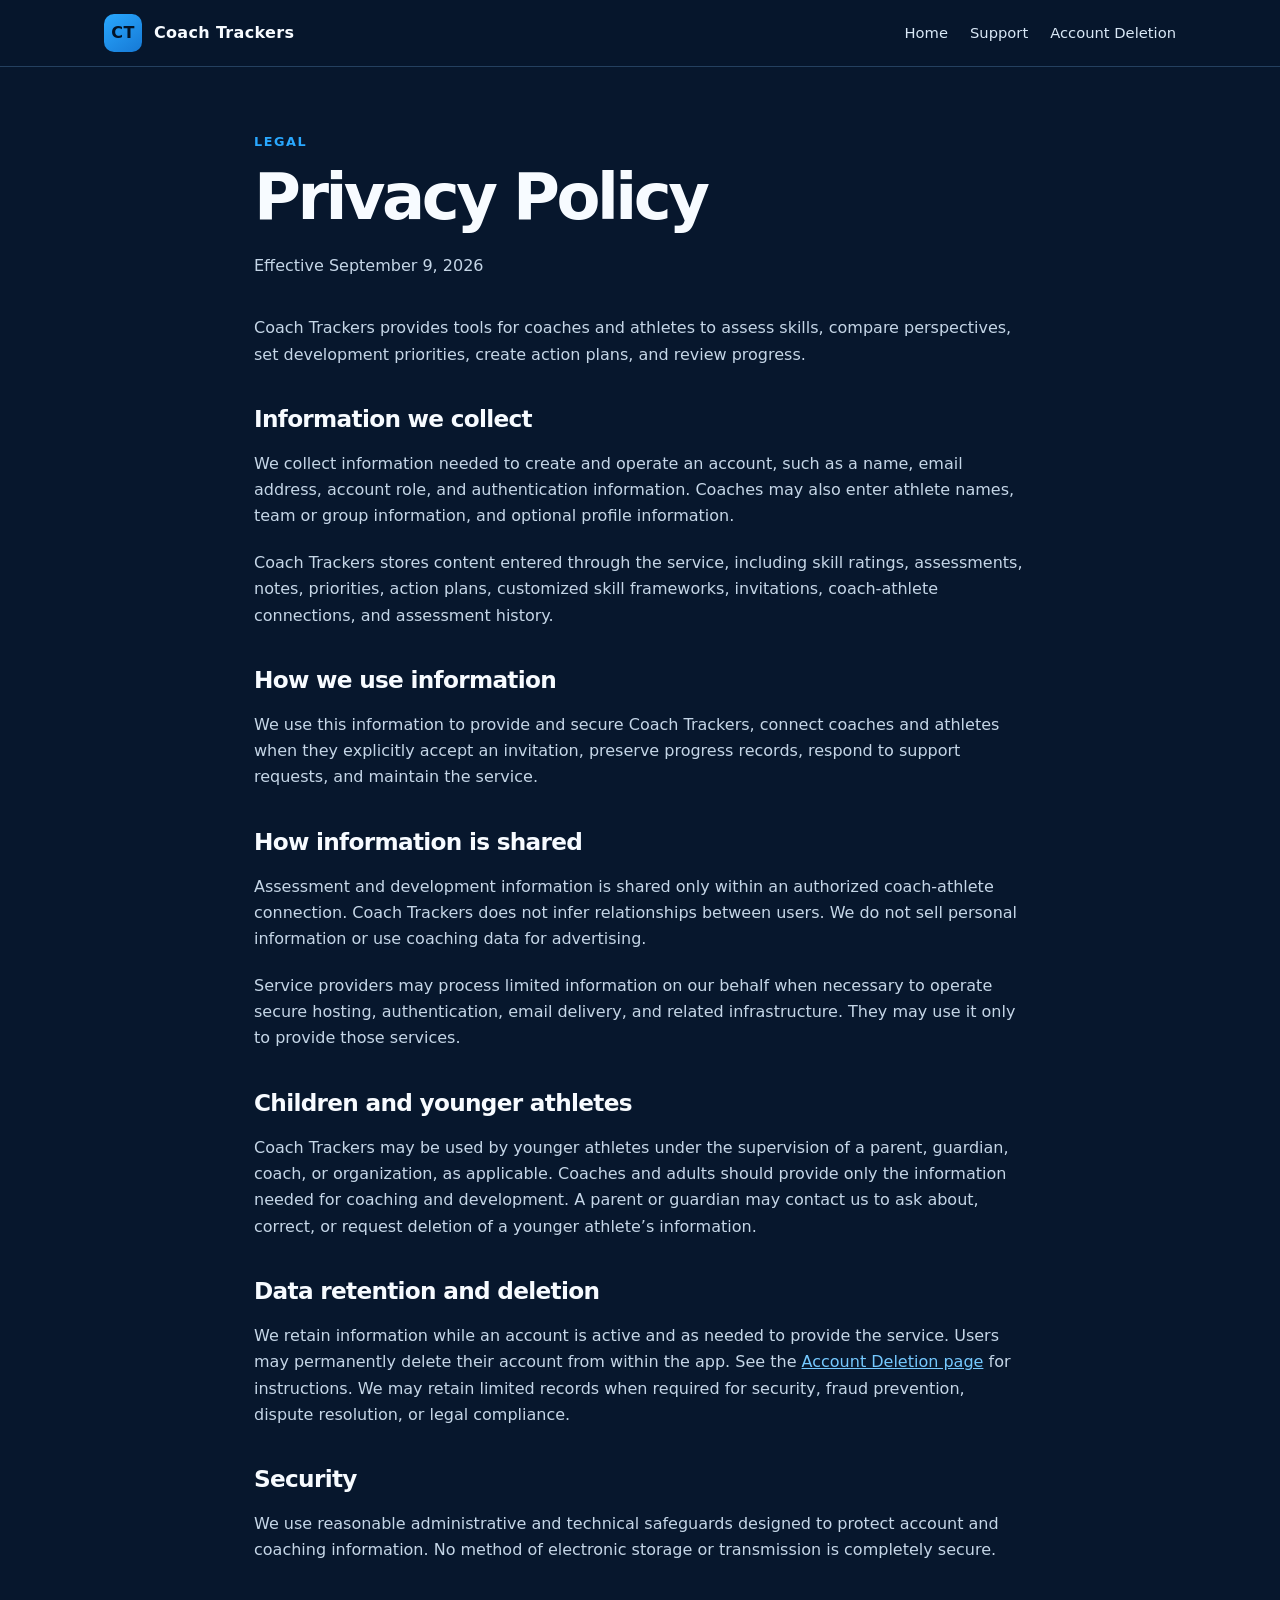
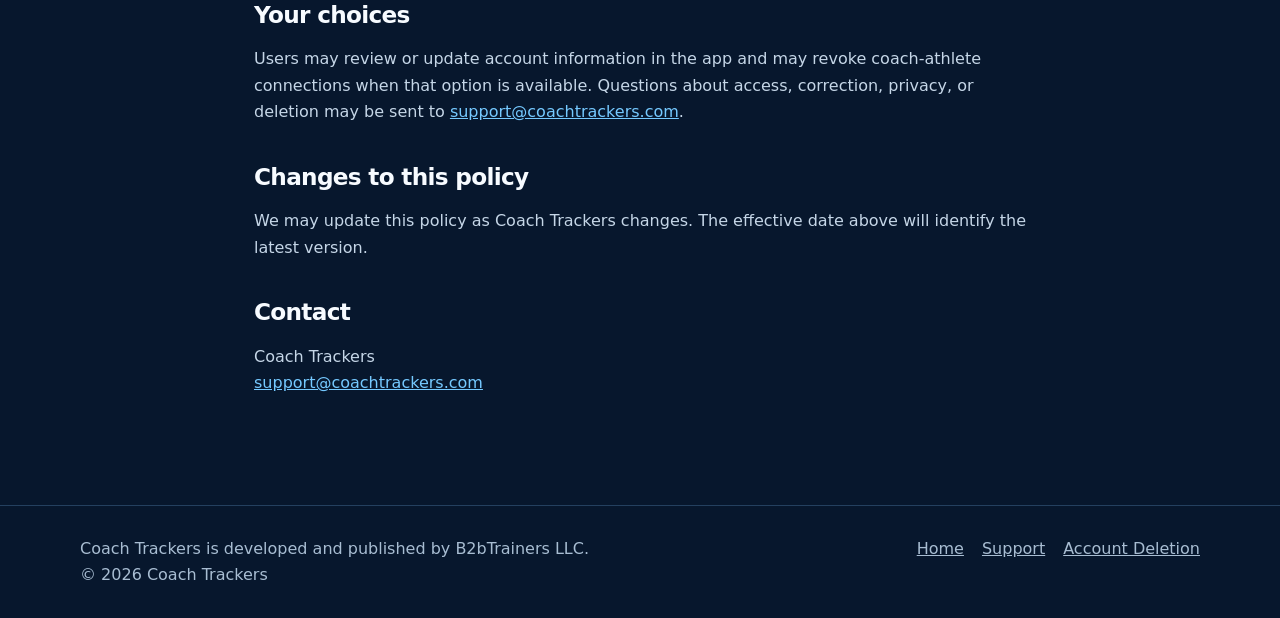
==== privacy.html @ b66e5bc7 "Add Coach Trackers website" ====
<!doctype html><html lang="en"><head><meta charset="utf-8"><meta name="viewport" content="width=device-width,initial-scale=1"><title>Privacy Policy | Coach Trackers</title><meta name="description" content="Coach Trackers privacy policy."><link rel="stylesheet" href="styles.css"></head><body>
<header><nav class="nav" aria-label="Primary"><a class="brand" href="index.html"><span class="mark">CT</span><span>Coach Trackers</span></a><div class="links"><a href="index.html">Home</a><a href="support.html">Support</a><a href="account-deletion.html">Account Deletion</a></div></nav></header>
<main class="legal"><div class="eyebrow">Legal</div><h1>Privacy Policy</h1><p class="meta">Effective September 9, 2026</p>
<p>Coach Trackers provides tools for coaches and athletes to assess skills, compare perspectives, set development priorities, create action plans, and review progress.</p>
<h2>Information we collect</h2><p>We collect information needed to create and operate an account, such as a name, email address, account role, and authentication information. Coaches may also enter athlete names, team or group information, and optional profile information.</p><p>Coach Trackers stores content entered through the service, including skill ratings, assessments, notes, priorities, action plans, customized skill frameworks, invitations, coach-athlete connections, and assessment history.</p>
<h2>How we use information</h2><p>We use this information to provide and secure Coach Trackers, connect coaches and athletes when they explicitly accept an invitation, preserve progress records, respond to support requests, and maintain the service.</p>
<h2>How information is shared</h2><p>Assessment and development information is shared only within an authorized coach-athlete connection. Coach Trackers does not infer relationships between users. We do not sell personal information or use coaching data for advertising.</p><p>Service providers may process limited information on our behalf when necessary to operate secure hosting, authentication, email delivery, and related infrastructure. They may use it only to provide those services.</p>
<h2>Children and younger athletes</h2><p>Coach Trackers may be used by younger athletes under the supervision of a parent, guardian, coach, or organization, as applicable. Coaches and adults should provide only the information needed for coaching and development. A parent or guardian may contact us to ask about, correct, or request deletion of a younger athlete’s information.</p>
<h2>Data retention and deletion</h2><p>We retain information while an account is active and as needed to provide the service. Users may permanently delete their account from within the app. See the <a href="account-deletion.html">Account Deletion page</a> for instructions. We may retain limited records when required for security, fraud prevention, dispute resolution, or legal compliance.</p>
<h2>Security</h2><p>We use reasonable administrative and technical safeguards designed to protect account and coaching information. No method of electronic storage or transmission is completely secure.</p>
<h2>Your choices</h2><p>Users may review or update account information in the app and may revoke coach-athlete connections when that option is available. Questions about access, correction, privacy, or deletion may be sent to <a href="mailto:support@coachtrackers.com">support@coachtrackers.com</a>.</p>
<h2>Changes to this policy</h2><p>We may update this policy as Coach Trackers changes. The effective date above will identify the latest version.</p>
<h2>Contact</h2><p>Coach Trackers<br><a href="mailto:support@coachtrackers.com">support@coachtrackers.com</a></p>
</main><footer><div class="footer"><span>Coach Trackers is developed and published by B2bTrainers LLC.<br>© 2026 Coach Trackers</span><nav><a href="index.html">Home</a><a href="support.html">Support</a><a href="account-deletion.html">Account Deletion</a></nav></div></footer></body></html>
---- styles.css ----
:root{--navy:#07172d;--navy2:#0b2342;--blue:#29a8ff;--blue2:#1679d5;--white:#f7fbff;--muted:#a8bdd2;--line:#24405f;--card:#0d2949;--max:1120px}
*{box-sizing:border-box}html{scroll-behavior:smooth}body{margin:0;background:var(--navy);color:var(--white);font:16px/1.65 Inter,ui-sans-serif,system-ui,-apple-system,BlinkMacSystemFont,"Segoe UI",sans-serif}a{color:inherit}header{position:sticky;top:0;z-index:10;background:rgba(7,23,45,.94);backdrop-filter:blur(12px);border-bottom:1px solid var(--line)}.nav{max-width:var(--max);margin:auto;padding:14px 24px;display:flex;align-items:center;justify-content:space-between;gap:24px}.brand{display:flex;align-items:center;gap:12px;text-decoration:none;font-weight:800;letter-spacing:.02em}.mark{width:38px;height:38px;display:grid;place-items:center;border-radius:10px;background:linear-gradient(145deg,var(--blue),var(--blue2));font-weight:900;color:#031427}.links{display:flex;align-items:center;gap:22px}.links a{text-decoration:none;color:#d9e8f6;font-size:.92rem}.links a:hover,.links a:focus-visible{color:var(--blue)}main{min-height:70vh}.hero{max-width:var(--max);margin:auto;padding:88px 24px 72px;display:grid;grid-template-columns:1.25fr .75fr;gap:56px;align-items:center}.eyebrow{color:var(--blue);font-weight:750;letter-spacing:.12em;text-transform:uppercase;font-size:.8rem}h1{font-size:clamp(2.6rem,6vw,5.4rem);line-height:.98;letter-spacing:-.055em;margin:14px 0 24px;max-width:820px}h2{font-size:clamp(1.65rem,3vw,2.4rem);line-height:1.15;letter-spacing:-.03em;margin:0 0 18px}h3{font-size:1.12rem;margin:0 0 8px}p{margin:0 0 20px}.lead{font-size:clamp(1.08rem,2vw,1.32rem);color:#c2d5e8;max-width:680px}.actions{display:flex;flex-wrap:wrap;gap:12px;margin-top:32px}.button{display:inline-flex;align-items:center;justify-content:center;min-height:48px;padding:0 20px;border-radius:10px;text-decoration:none;font-weight:750;background:var(--blue);color:#04172c}.button.secondary{background:transparent;color:var(--white);border:1px solid #41617f}.signal{border:1px solid var(--line);border-radius:24px;background:linear-gradient(155deg,#10355d,#081d37);padding:30px;box-shadow:0 24px 80px rgba(0,0,0,.24)}.signal ol{list-style:none;margin:20px 0 0;padding:0;display:grid;gap:12px}.signal li{display:flex;align-items:center;gap:14px;padding:11px 0;border-bottom:1px solid rgba(255,255,255,.08)}.signal li:last-child{border:0}.num{color:var(--blue);font-weight:800}.section{padding:72px 24px}.section.alt{background:#091d36}.wrap{max-width:var(--max);margin:auto}.intro{max-width:720px;color:var(--muted)}.cards{display:grid;grid-template-columns:repeat(3,1fr);gap:18px;margin-top:30px}.card{border:1px solid var(--line);background:var(--card);padding:26px;border-radius:16px}.card p{color:var(--muted);margin:0}.sports{display:grid;grid-template-columns:repeat(3,1fr);gap:14px;margin-top:28px}.sport{padding:22px;border-left:3px solid var(--blue);background:#0b2544}.sport small{display:block;color:var(--muted);margin-top:5px}.legal{max-width:820px;margin:auto;padding:64px 24px 88px}.legal h1{font-size:clamp(2.35rem,5vw,4rem)}.legal h2{font-size:1.45rem;margin-top:38px}.legal p,.legal li{color:#c5d6e7}.legal strong{color:var(--white)}.legal a{color:#75c9ff}.meta{color:var(--muted);margin-bottom:36px}.callout{border:1px solid #2f5b82;background:#0b2b4d;padding:22px;border-radius:14px;margin:26px 0}.steps{counter-reset:item;padding:0;list-style:none}.steps li{counter-increment:item;display:grid;grid-template-columns:34px 1fr;gap:12px;margin:16px 0}.steps li:before{content:counter(item);width:30px;height:30px;border-radius:50%;display:grid;place-items:center;background:var(--blue);color:#04172c;font-weight:900}footer{border-top:1px solid var(--line);padding:30px 24px;color:var(--muted)}.footer{max-width:var(--max);margin:auto;display:flex;justify-content:space-between;gap:22px;flex-wrap:wrap}.footer nav{display:flex;gap:18px;flex-wrap:wrap}.footer a:hover{color:var(--white)}
@media(max-width:760px){.links{display:none}.hero{grid-template-columns:1fr;padding-top:58px}.cards,.sports{grid-template-columns:1fr}.signal{padding:23px}.section{padding:54px 20px}.legal{padding:48px 20px 72px}h1{letter-spacing:-.04em}}
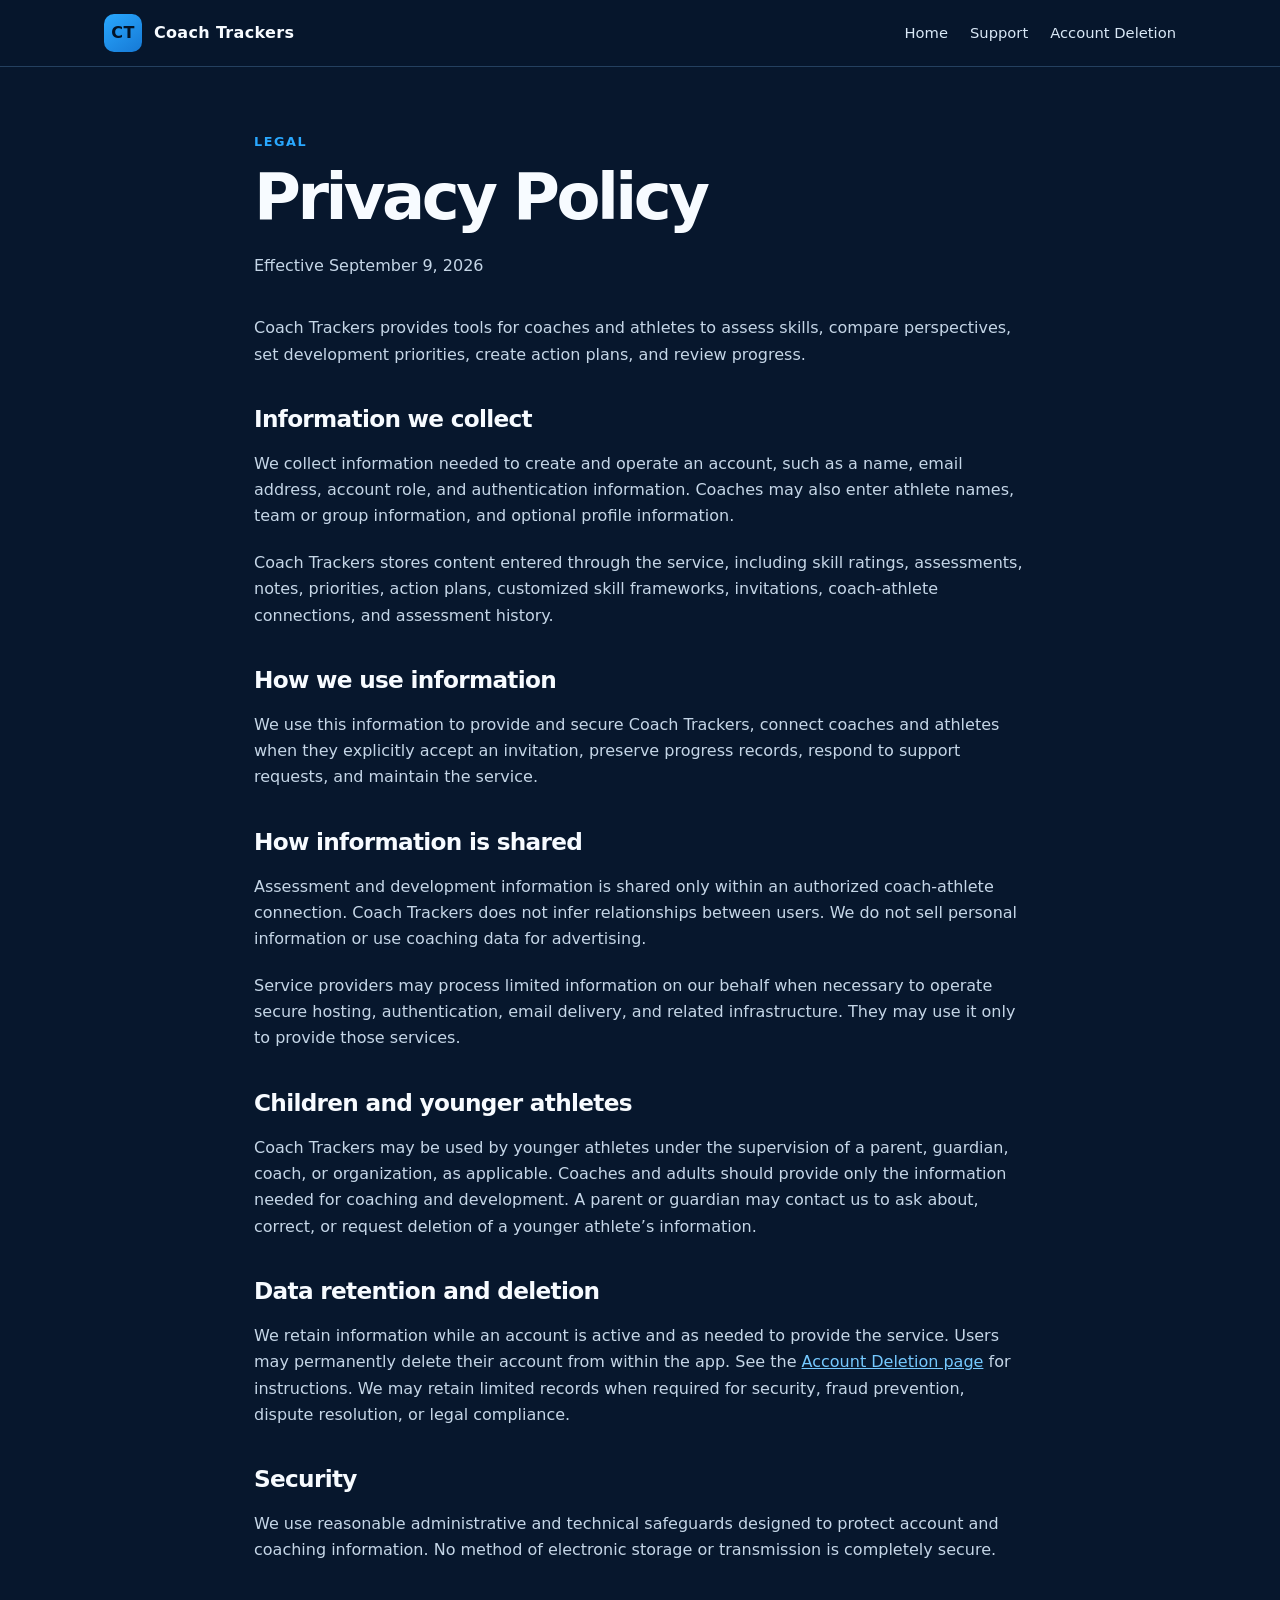
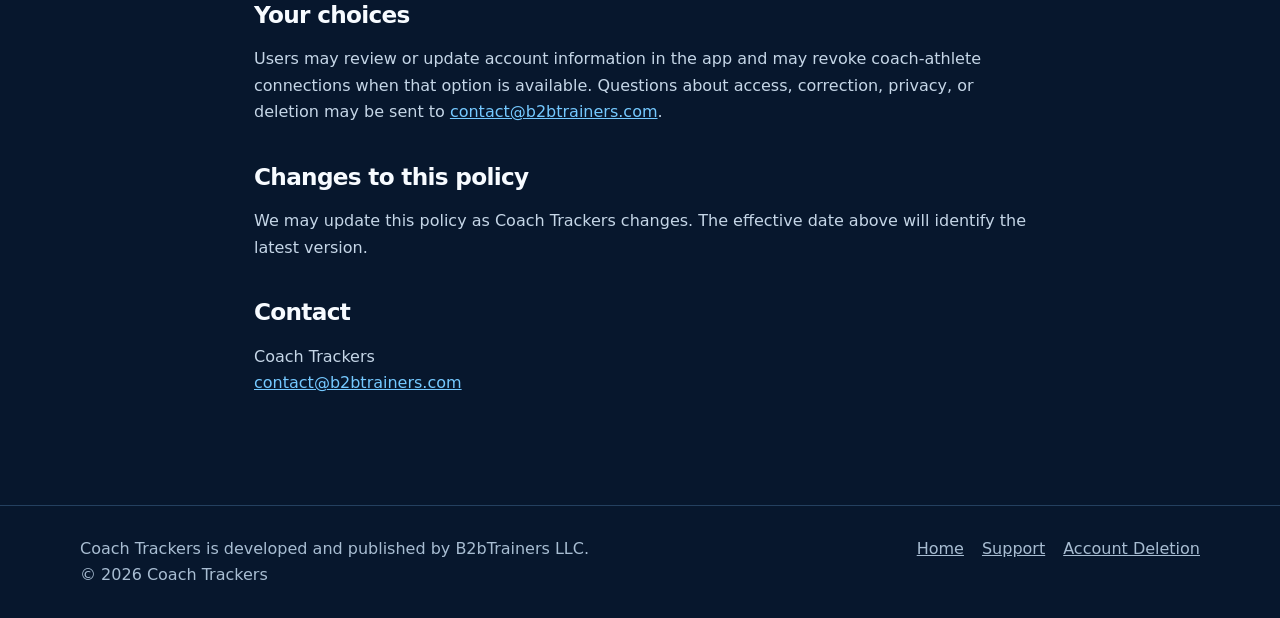
==== commit 75464ff5: "Update contact email in privacy policy" ====
--- a/privacy.html
+++ b/privacy.html
@@ -8,8 +8,7 @@
 <h2>Children and younger athletes</h2><p>Coach Trackers may be used by younger athletes under the supervision of a parent, guardian, coach, or organization, as applicable. Coaches and adults should provide only the information needed for coaching and development. A parent or guardian may contact us to ask about, correct, or request deletion of a younger athlete’s information.</p>
 <h2>Data retention and deletion</h2><p>We retain information while an account is active and as needed to provide the service. Users may permanently delete their account from within the app. See the <a href="account-deletion.html">Account Deletion page</a> for instructions. We may retain limited records when required for security, fraud prevention, dispute resolution, or legal compliance.</p>
 <h2>Security</h2><p>We use reasonable administrative and technical safeguards designed to protect account and coaching information. No method of electronic storage or transmission is completely secure.</p>
-<h2>Your choices</h2><p>Users may review or update account information in the app and may revoke coach-athlete connections when that option is available. Questions about access, correction, privacy, or deletion may be sent to <a href="mailto:support@coachtrackers.com">support@coachtrackers.com</a>.</p>
+<h2>Your choices</h2><p>Users may review or update account information in the app and may revoke coach-athlete connections when that option is available. Questions about access, correction, privacy, or deletion may be sent to <a href="mailto:contact@b2btrainers.com">contact@b2btrainers.com</a>.</p>
 <h2>Changes to this policy</h2><p>We may update this policy as Coach Trackers changes. The effective date above will identify the latest version.</p>
-<h2>Contact</h2><p>Coach Trackers<br><a href="mailto:support@coachtrackers.com">support@coachtrackers.com</a></p>
+<h2>Contact</h2><p>Coach Trackers<br><a href="mailto:contact@b2btrainers.com">contact@b2btrainers.com</a></p>
 </main><footer><div class="footer"><span>Coach Trackers is developed and published by B2bTrainers LLC.<br>© 2026 Coach Trackers</span><nav><a href="index.html">Home</a><a href="support.html">Support</a><a href="account-deletion.html">Account Deletion</a></nav></div></footer></body></html>
-
